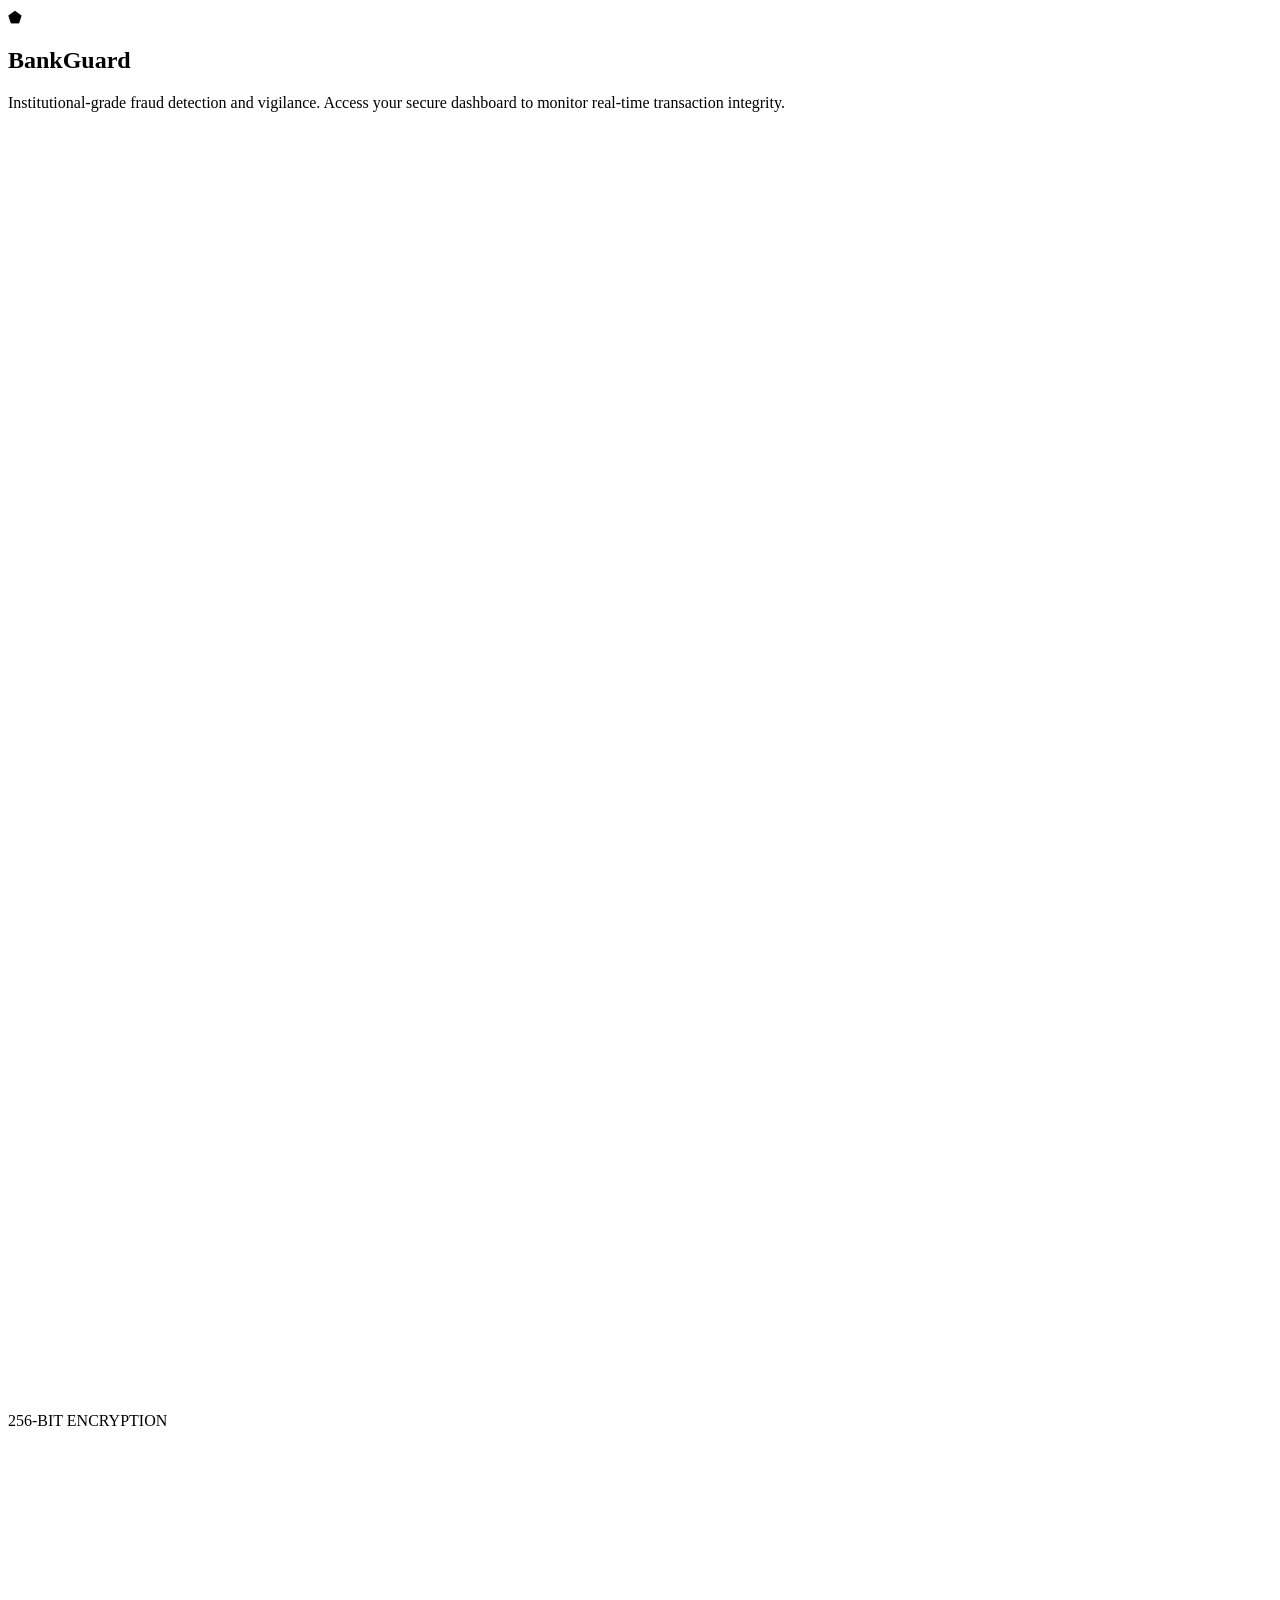
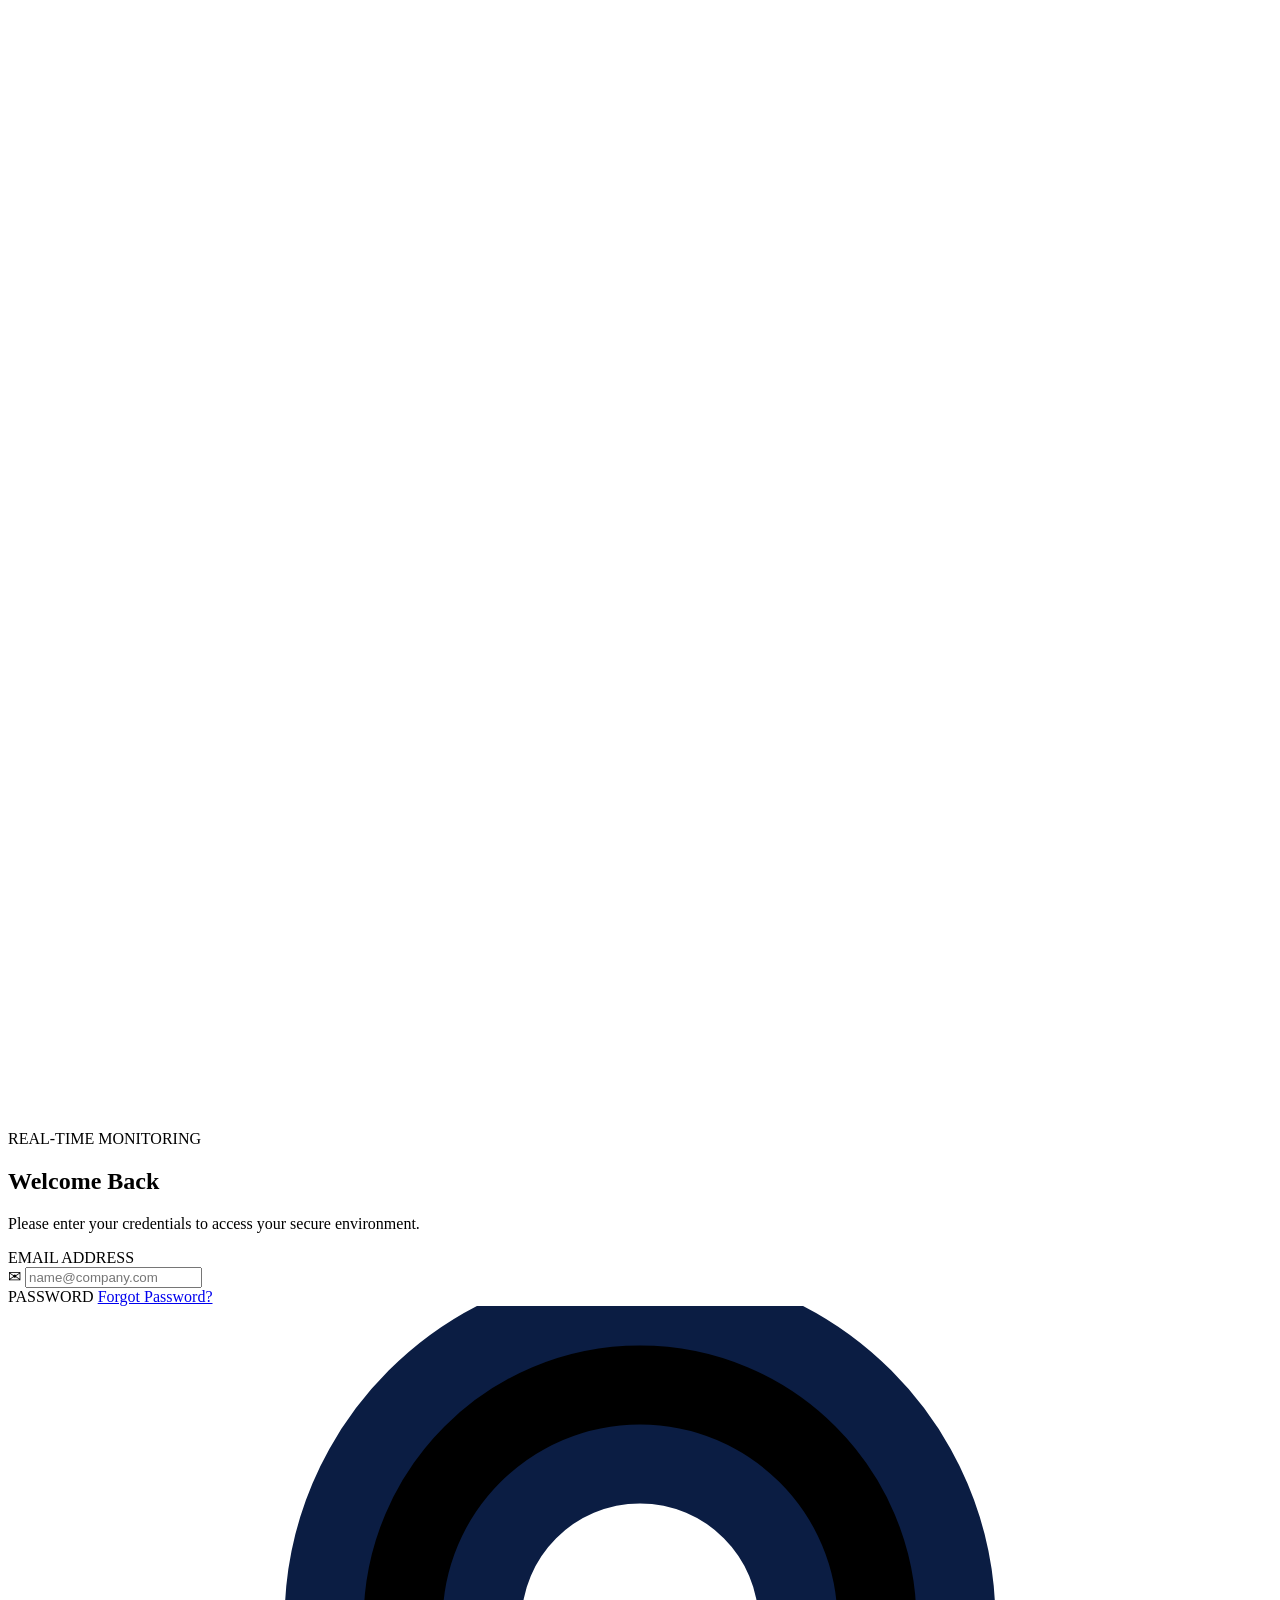
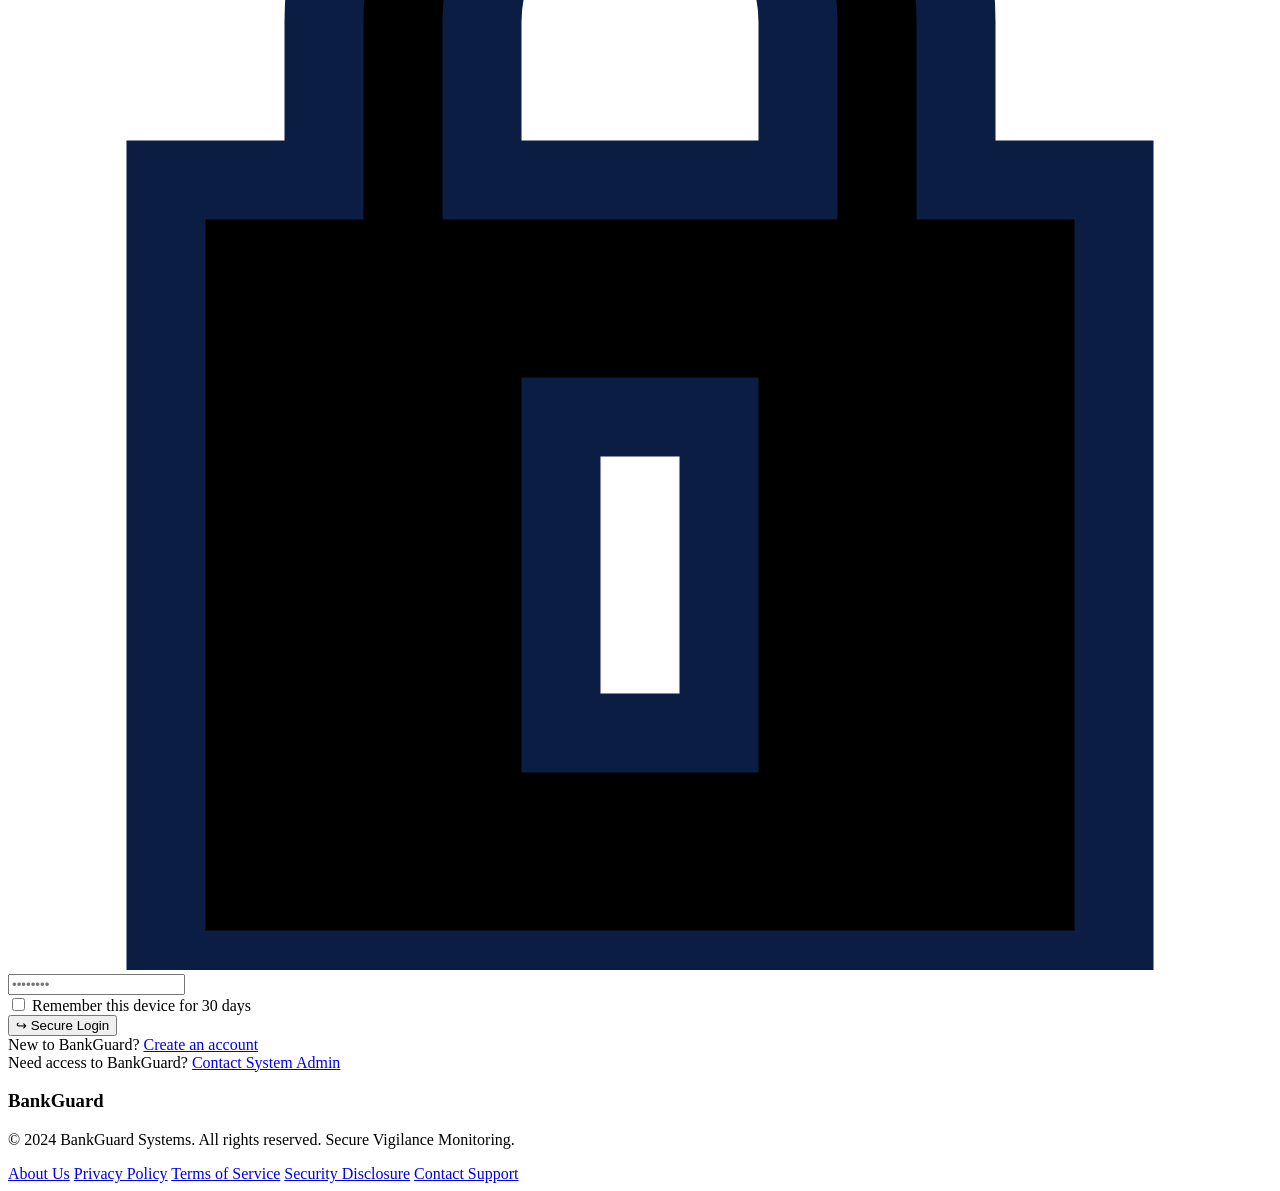
==== bankguard/frontend/html/login.html @ 59f76842 "penambahan CSS dan HTML yang belum lengkap" ====
<!DOCTYPE html>
<html lang="en">
<head>
  <meta charset="UTF-8">
  <meta name="viewport" content="width=device-width, initial-scale=1.0">
  <title>Login - BankGuard</title>
  <link rel="stylesheet" href="css/login.css">
</head>
<body>
  <main class="login-page">
    <section class="login-container">
      <!-- Left Panel -->
      <div class="login-left">
        <div class="left-overlay"></div>

        <div class="brand-content">
          <div class="brand-title">
            <div class="shield-icon">⬟</div>
            <h1>BankGuard</h1>
          </div>

          <p class="brand-description">
            Institutional-grade fraud detection and vigilance.
            Access your secure dashboard to monitor real-time transaction integrity.
          </p>

          <div class="feature-list">
            <div class="feature-item">
              <svg viewBox="0 0 16 16" fill="none" xmlns="http://www.w3.org/2000/svg" stroke="#ffffff">
                <path d="M4.35009 13.3929L8 16L11.6499 13.3929C13.7523 11.8912 15 9.46667 15 6.88306V3L8 0L1 3V6.88306C1 9.46667 2.24773 11.8912 4.35009 13.3929Z" fill="#ffffff"></path>
              </svg>
              <p>256-BIT ENCRYPTION</p>
            </div>

            <div class="feature-item">
              <svg viewBox="0 0 1024 1024" xmlns="http://www.w3.org/2000/svg">
                <path fill="#ffffff" d="M359.168 768H160a32 32 0 0 1-32-32V192H64a32 32 0 0 1 0-64h896a32 32 0 1 1 0 64h-64v544a32 32 0 0 1-32 32H665.216l110.848 192h-73.856L591.36 768H433.024L322.176 960H248.32l110.848-192zM832 192H192v512h640V192zM342.656 534.656a32 32 0 1 1-45.312-45.312L444.992 341.76l125.44 94.08L679.04 300.032a32 32 0 1 1 49.92 39.936L581.632 524.224 451.008 426.24 342.656 534.592z"></path>
              </svg>
              <p>REAL-TIME MONITORING</p>
            </div>
          </div>
        </div>
      </div>

      <!-- Right Panel -->
      <div class="login-right">
        <div class="form-wrapper">
          <h2>Welcome Back</h2>

          <p class="form-subtitle">
            Please enter your credentials to access your secure environment.
          </p>

          <form action="transfer-details.html" method="GET">
            <div class="form-group">
              <label for="email">EMAIL ADDRESS</label>

              <div class="input-box">
                <span class="input-icon">✉</span>
                <input
                  type="email"
                  id="email"
                  name="email"
                  placeholder="name@company.com"
                  required
                >
              </div>
            </div>

            <div class="form-group password-group">
              <div class="password-label-row">
                <label for="password">PASSWORD</label>
                <a href="#" class="forgot-link">Forgot Password?</a>
              </div>

              <div class="input-box">
                <svg viewBox="0 0 16 16" fill="none" xmlns="http://www.w3.org/2000/svg" stroke="#0b1d43">
                  <path fill-rule="evenodd" clip-rule="evenodd" d="M4 6V4C4 1.79086 5.79086 0 8 0C10.2091 0 12 1.79086 12 4V6H14V16H2V6H4ZM6 4C6 2.89543 6.89543 2 8 2C9.10457 2 10 2.89543 10 4V6H6V4ZM7 13V9H9V13H7Z" fill="#000000"></path>
                </svg>

                <input
                  type="password"
                  id="password"
                  name="password"
                  placeholder="••••••••"
                  required
                >

                <span class="eye-icon"></span>
              </div>
            </div>

            <div class="remember-row">
              <input type="checkbox" id="remember" name="remember">
              <label for="remember">Remember this device for 30 days</label>
            </div>

            <button type="submit" class="login-button">
              <span>↪</span>
              Secure Login
            </button>
          </form>

          <div class="register-link">
            New to BankGuard?
            <a href="register.html">Create an account</a>
          </div>

          <div class="admin-link">
            Need access to BankGuard?
            <a href="#">Contact System Admin</a>
          </div>
        </div>
      </div>
    </section>
  </main>

  <footer class="footer">
    <div class="footer-brand">
      <h3>BankGuard</h3>
      <p>© 2024 BankGuard Systems. All rights reserved. Secure Vigilance Monitoring.</p>
    </div>

    <nav class="footer-links">
      <a href="#">About Us</a>
      <a href="#">Privacy Policy</a>
      <a href="#">Terms of Service</a>
      <a href="#">Security Disclosure</a>
      <a href="#">Contact Support</a>
    </nav>
  </footer>
</body>
</html>
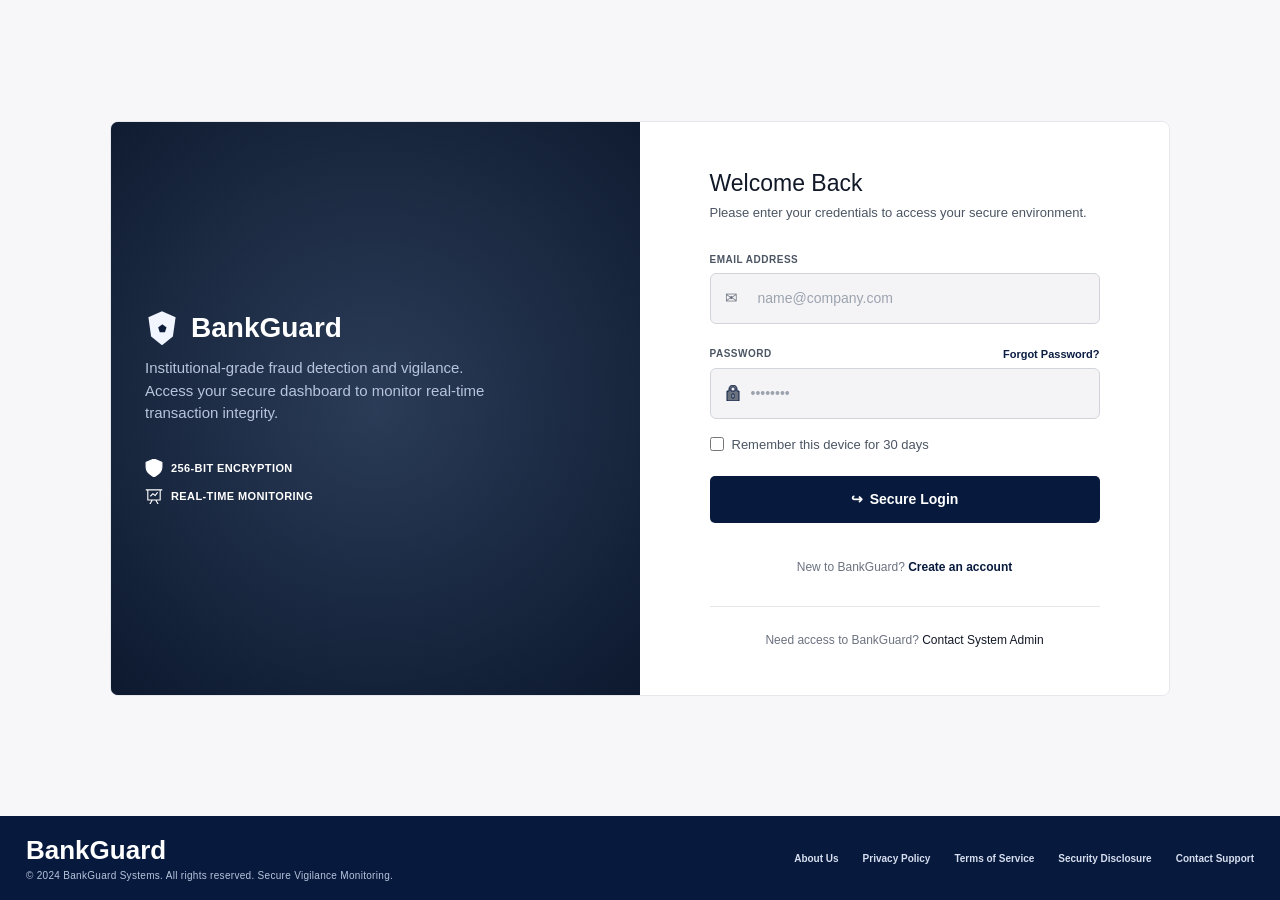
==== commit 436b11a4: "pembetulan HTML ama CSS di halaman input ama pembetulan link html ke jss" ====
--- a/bankguard/frontend/html/login.html
+++ b/bankguard/frontend/html/login.html
@@ -4,7 +4,7 @@
   <meta charset="UTF-8">
   <meta name="viewport" content="width=device-width, initial-scale=1.0">
   <title>Login - BankGuard</title>
-  <link rel="stylesheet" href="css/login.css">
+  <link rel="stylesheet" href="../css/login.css">
 </head>
 <body>
   <main class="login-page">
--- a/bankguard/frontend/css/login.css
+++ b/bankguard/frontend/css/login.css
@@ -0,0 +1,410 @@
+* {
+    margin: 0;
+    padding: 0;
+    box-sizing: border-box;
+}
+
+body {
+    font-family: Arial, Helvetica, sans-serif;
+    background-color: #f7f7f9;
+    color: #111827;
+    min-height: 100vh;
+}
+
+/* Page Layout */
+.login-page {
+    min-height: calc(100vh - 84px);
+    display: flex;
+    justify-content: center;
+    align-items: center;
+    padding: 48px 24px;
+}
+
+.login-container {
+    width: 1060px;
+    min-height: 470px;
+    display: grid;
+    grid-template-columns: 1fr 1fr;
+    background-color: #ffffff;
+    border: 1px solid #e5e7eb;
+    border-radius: 8px;
+    overflow: hidden;
+}
+
+/* Left Panel */
+.login-left {
+    position: relative;
+    background-image:
+        linear-gradient(rgba(7, 23, 50, 0.86), rgba(7, 23, 50, 0.9)),
+        url("https://images.unsplash.com/photo-1639322537228-f710d846310a?q=80&w=1200&auto=format&fit=crop");
+    background-size: cover;
+    background-position: center;
+    min-height: 470px;
+    display: flex;
+    align-items: center;
+    padding: 0 34px;
+}
+
+.left-overlay {
+    position: absolute;
+    inset: 0;
+    background: radial-gradient(circle at center, rgba(67, 96, 139, 0.2), rgba(6, 18, 39, 0.75));
+}
+
+.brand-content {
+    position: relative;
+    z-index: 2;
+    color: #ffffff;
+    max-width: 360px;
+}
+
+.brand-title {
+    display: flex;
+    align-items: center;
+    gap: 12px;
+    margin-bottom: 12px;
+}
+
+.shield-icon {
+    width: 34px;
+    height: 34px;
+    background-color: #f1f5ff;
+    color: #0c1b3a;
+    display: flex;
+    align-items: center;
+    justify-content: center;
+    clip-path: polygon(50% 0%, 90% 18%, 82% 74%, 50% 100%, 18% 74%, 10% 18%);
+    font-size: 10px;
+}
+
+.brand-title h1 {
+    font-size: 28px;
+    font-weight: 700;
+}
+
+.brand-description {
+    color: #b7c4dc;
+    font-size: 15px;
+    line-height: 1.5;
+    margin-bottom: 34px;
+}
+
+.feature-list {
+    display: flex;
+    flex-direction: column;
+    gap: 10px;
+}
+
+.feature-item {
+    display: flex;
+    align-items: center;
+    gap: 8px;
+    color: #ffffff;
+    font-size: 11px;
+    font-weight: 700;
+    letter-spacing: 0.4px;
+}
+.feature-item svg {
+    width: 18px;
+    height: 18px;
+    flex-shrink: 0;
+    display: block;
+}
+
+/* Right Panel */
+.login-right {
+    min-height: 470px;
+    display: flex;
+    justify-content: center;
+    align-items: center;
+    padding: 48px 56px;
+    background-color: #ffffff;
+}
+
+.form-wrapper {
+    width: 100%;
+    max-width: 390px;
+}
+
+.form-wrapper h2 {
+    font-size: 23px;
+    font-weight: 500;
+    color: #111827;
+    margin-bottom: 8px;
+}
+
+.form-subtitle {
+    font-size: 13px;
+    color: #4b5563;
+    margin-bottom: 34px;
+}
+
+.form-group {
+    margin-bottom: 24px;
+}
+
+.form-group label {
+    display: block;
+    font-size: 10px;
+    font-weight: 700;
+    color: #4b5563;
+    letter-spacing: 0.5px;
+    margin-bottom: 8px;
+}
+
+.input-box {
+    height: 51px;
+    display: flex;
+    align-items: center;
+    border: 1px solid #d1d5db;
+    border-radius: 6px;
+    background-color: #f4f4f6;
+    padding: 0 14px;
+    gap : 10px;
+}
+
+.input-box:focus-within {
+    border-color: #0b1d43;
+    background-color: #ffffff;
+}
+
+.input-icon {
+    color: #6b7280;
+    font-size: 15px;
+    margin-right: 10px;
+}
+
+.input-box > svg {
+    width: 16px;
+    height: 16px;
+    flex-shrink: 0;
+}
+
+.input-box > svg path {
+    fill: #6b7280;
+}
+
+.input-box input {
+    flex: 1;
+    height: 100%;
+    border: none;
+    outline: none;
+    background: transparent;
+    font-size: 14px;
+    color: #111827;
+}
+
+.input-box input::placeholder {
+    color: #9ca3af;
+}
+
+.password-group {
+    margin-bottom: 18px;
+}
+
+.password-label-row {
+    display: flex;
+    align-items: center;
+    justify-content: space-between;
+}
+
+.password-label-row label {
+    margin-bottom: 8px;
+}
+
+.forgot-link {
+    font-size: 11px;
+    font-weight: 700;
+    color: #0b1d43;
+    text-decoration: none;
+    margin-bottom: 8px;
+}
+
+.forgot-link:hover {
+    text-decoration: underline;
+}
+
+.eye-icon {
+    color: #6b7280;
+    font-size: 14px;
+    margin-left: 10px;
+    cursor: pointer;
+}
+
+.remember-row {
+    display: flex;
+    align-items: center;
+    gap: 8px;
+    margin-bottom: 24px;
+}
+
+.remember-row input {
+    width: 14px;
+    height: 14px;
+    accent-color: #0b1d43;
+}
+
+.remember-row label {
+    font-size: 13px;
+    color: #4b5563;
+}
+
+.login-button {
+    width: 100%;
+    height: 47px;
+    border: none;
+    border-radius: 5px;
+    background-color: #071a3d;
+    color: #ffffff;
+    font-size: 14px;
+    font-weight: 600;
+    cursor: pointer;
+    display: flex;
+    align-items: center;
+    justify-content: center;
+    gap: 7px;
+}
+
+.login-button:hover {
+    background-color: #0d2857;
+}
+
+.error-message {
+    display: block;
+    margin-top: 6px;
+    color: #dc2626;
+    font-size: 12px;
+}
+
+.admin-link {
+    margin-top: 32px;
+    padding-top: 26px;
+    border-top: 1px solid #e5e7eb;
+    text-align: center;
+    font-size: 12px;
+    color: #6b7280;
+}
+
+.admin-link a {
+    color: #111827;
+    text-decoration: none;
+    font-weight: 500;
+}
+
+.admin-link a:hover {
+    text-decoration: underline;
+}
+
+.register-link {
+    margin-top: 32px;
+    padding-top: 5px;
+    text-align: center;
+    font-size: 12px;
+    color: #6b7280;
+}
+
+.register-link a {
+    color: #071a3d;
+    text-decoration: none;
+    font-weight: 700;
+}
+
+.register-link a:hover {
+    text-decoration: underline;
+}
+
+/* Footer */
+.footer {
+    height: 84px;
+    background-color: #071a3d;
+    color: #ffffff;
+    display: flex;
+    align-items: center;
+    justify-content: space-between;
+    padding: 0 26px;
+}
+
+.footer-brand h3 {
+    font-size: 26px;
+    font-weight: 700;
+    margin-bottom: 4px;
+}
+
+.footer-brand p {
+    font-size: 10px;
+    color: #b7c4dc;
+    letter-spacing: 0.3px;
+}
+
+.footer-links {
+    display: flex;
+    align-items: center;
+    gap: 24px;
+}
+
+.footer-links a {
+    color: #d7deef;
+    font-size: 10px;
+    font-weight: 600;
+    text-decoration: none;
+}
+
+.footer-links a:hover {
+    color: #ffffff;
+}
+
+/* Responsive */
+@media (max-width: 900px) {
+    .login-container {
+        width: 100%;
+        grid-template-columns: 1fr;
+    }
+
+    .login-left {
+        min-height: 300px;
+    }
+
+    .login-right {
+        min-height: auto;
+        padding: 42px 32px;
+    }
+
+    .footer {
+        height: auto;
+        flex-direction: column;
+        align-items: flex-start;
+        gap: 18px;
+        padding: 24px;
+    }
+
+    .footer-links {
+        flex-wrap: wrap;
+        gap: 14px;
+    }
+}
+
+@media (max-width: 520px) {
+    .login-page {
+        padding: 28px 16px;
+    }
+
+    .login-left {
+        padding: 32px 24px;
+    }
+
+    .brand-title h1 {
+        font-size: 24px;
+    }
+
+    .brand-description {
+        font-size: 13px;
+    }
+
+    .login-right {
+        padding: 34px 22px;
+    }
+
+    .form-wrapper h2 {
+        font-size: 21px;
+    }
+}
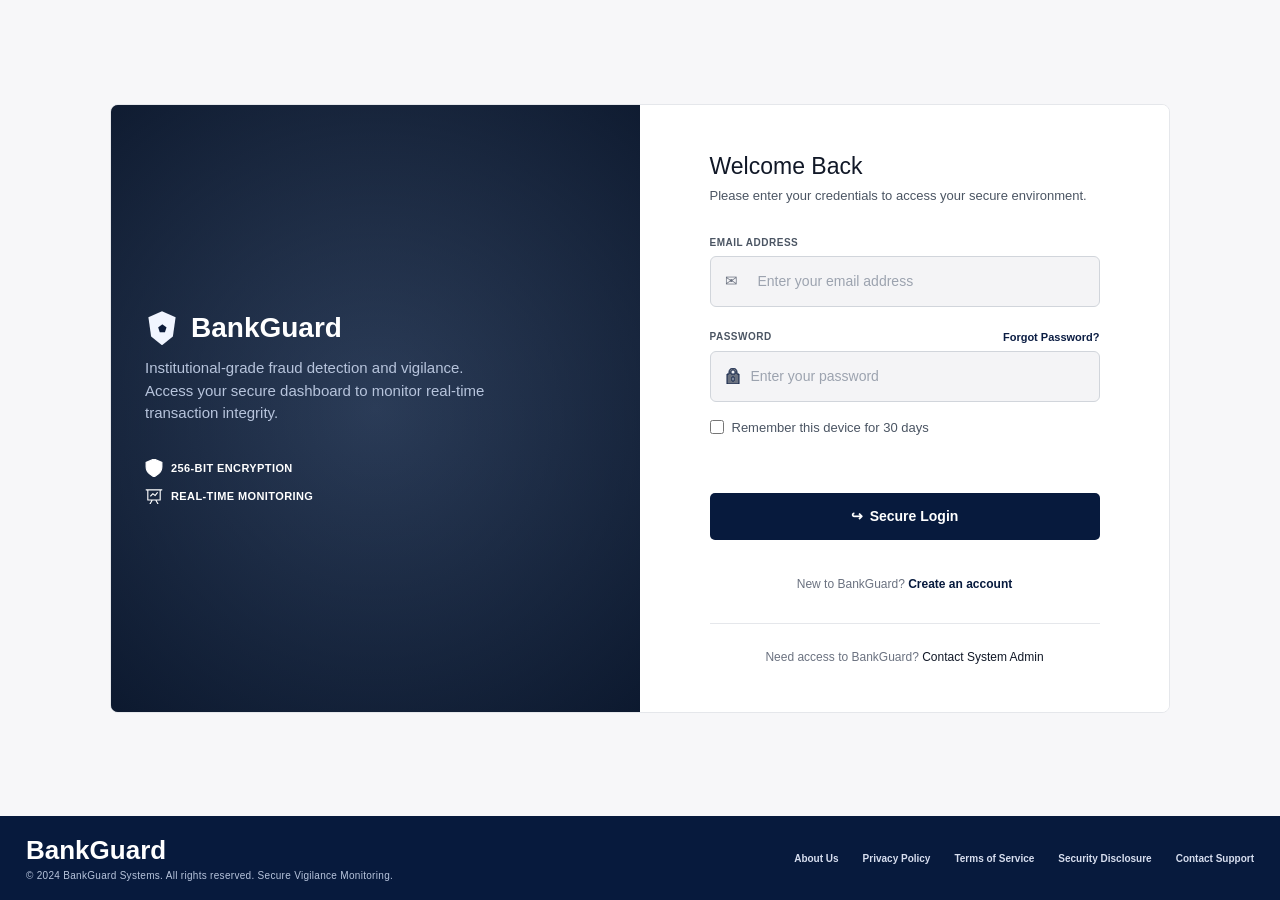
==== commit 141f491c: "nambahin js ama nyesuain html ama css buat js" ====
--- a/bankguard/frontend/html/login.html
+++ b/bankguard/frontend/html/login.html
@@ -6,6 +6,7 @@
   <title>Login - BankGuard</title>
   <link rel="stylesheet" href="../css/login.css">
 </head>
+<script src="../js/login.js"></script>
 <body>
   <main class="login-page">
     <section class="login-container">
@@ -51,7 +52,7 @@
             Please enter your credentials to access your secure environment.
           </p>
 
-          <form action="transfer-details.html" method="GET">
+          <form id="loginForm" action="transfer-details.html" method="GET" novalidate>
             <div class="form-group">
               <label for="email">EMAIL ADDRESS</label>
 
@@ -59,9 +60,9 @@
                 <span class="input-icon">✉</span>
                 <input
                   type="email"
-                  id="email"
+                  id="loginEmail"
                   name="email"
-                  placeholder="name@company.com"
+                  placeholder="Enter your email address"
                   required
                 >
               </div>
@@ -80,9 +81,9 @@
 
                 <input
                   type="password"
-                  id="password"
+                  id="loginPassword"
                   name="password"
-                  placeholder="••••••••"
+                  placeholder="Enter your password"
                   required
                 >
 
@@ -91,10 +92,14 @@
             </div>
 
             <div class="remember-row">
-              <input type="checkbox" id="remember" name="remember">
-              <label for="remember">Remember this device for 30 days</label>
+              <input
+                type="checkbox"
+                id="rememberDevice"
+                name="rememberDevice"
+              >
+              <label for="rememberDevice">Remember this device for 30 days</label>
             </div>
-
+            <div id="loginStatus" class="form-status"></div>
             <button type="submit" class="login-button">
               <span>↪</span>
               Secure Login
--- a/bankguard/frontend/css/login.css
+++ b/bankguard/frontend/css/login.css
@@ -407,4 +407,28 @@
     .form-wrapper h2 {
         font-size: 21px;
     }
-}+}
+
+.input-error {
+  border-color: #dc2626;
+  background-color: #fff5f5;
+}
+
+.form-status {
+  min-height: 20px;
+  font-size: 12px;
+  font-weight: 600;
+  margin-bottom: 14px;
+}
+
+.form-status.error {
+  color: #dc2626;
+}
+
+.form-status.success {
+  color: #15803d;
+}
+
+.eye-icon.active {
+  color: #071a3d;
+}
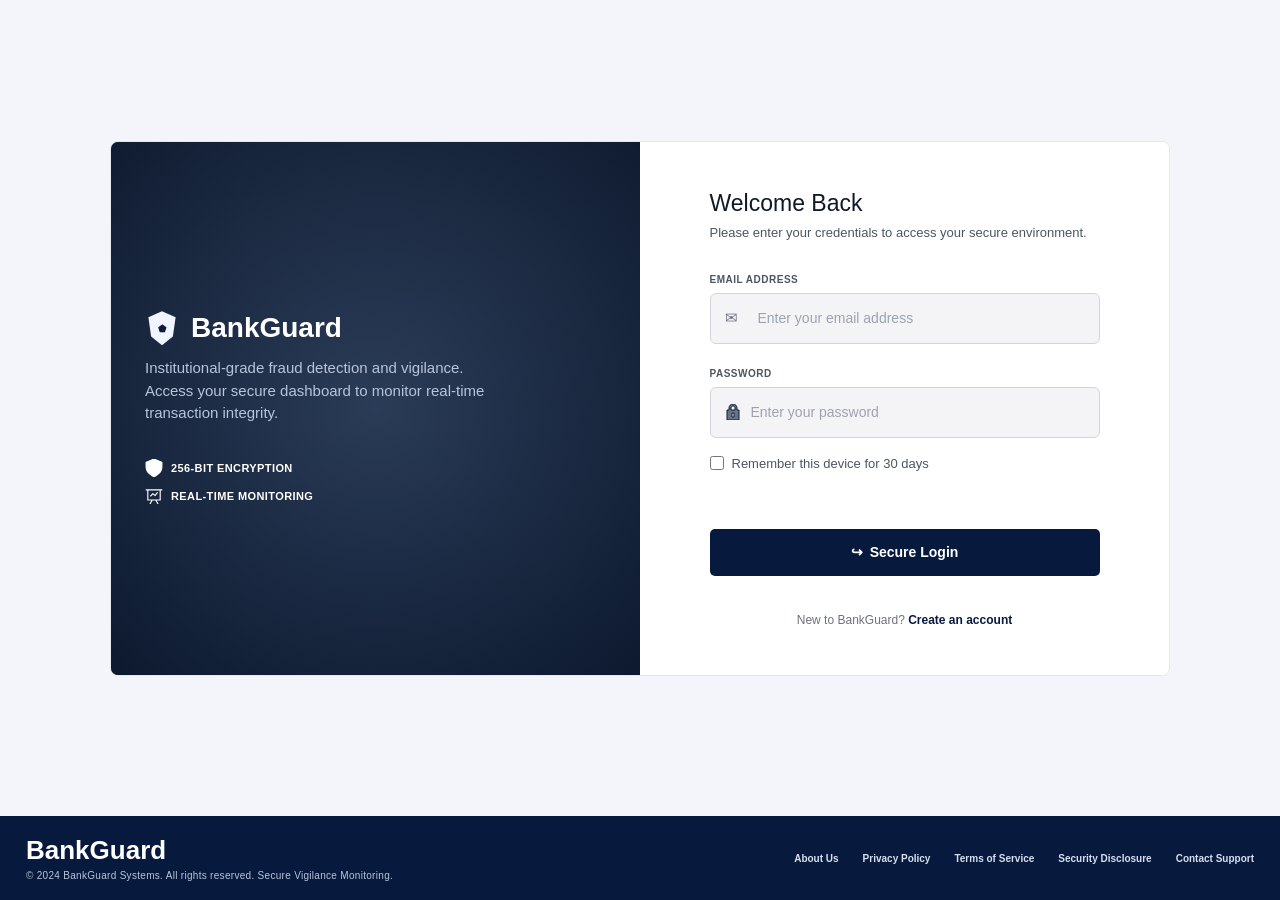
==== commit 99843b1e: "revisi kecil kecil frontend" ====
--- a/bankguard/frontend/html/login.html
+++ b/bankguard/frontend/html/login.html
@@ -71,7 +71,6 @@
             <div class="form-group password-group">
               <div class="password-label-row">
                 <label for="password">PASSWORD</label>
-                <a href="#" class="forgot-link">Forgot Password?</a>
               </div>
 
               <div class="input-box">
@@ -111,10 +110,6 @@
             <a href="register.html">Create an account</a>
           </div>
 
-          <div class="admin-link">
-            Need access to BankGuard?
-            <a href="#">Contact System Admin</a>
-          </div>
         </div>
       </div>
     </section>
--- a/bankguard/frontend/css/login.css
+++ b/bankguard/frontend/css/login.css
@@ -6,7 +6,7 @@
 
 body {
     font-family: Arial, Helvetica, sans-serif;
-    background-color: #f7f7f9;
+    background-color: #f3f5fb;
     color: #111827;
     min-height: 100vh;
 }
